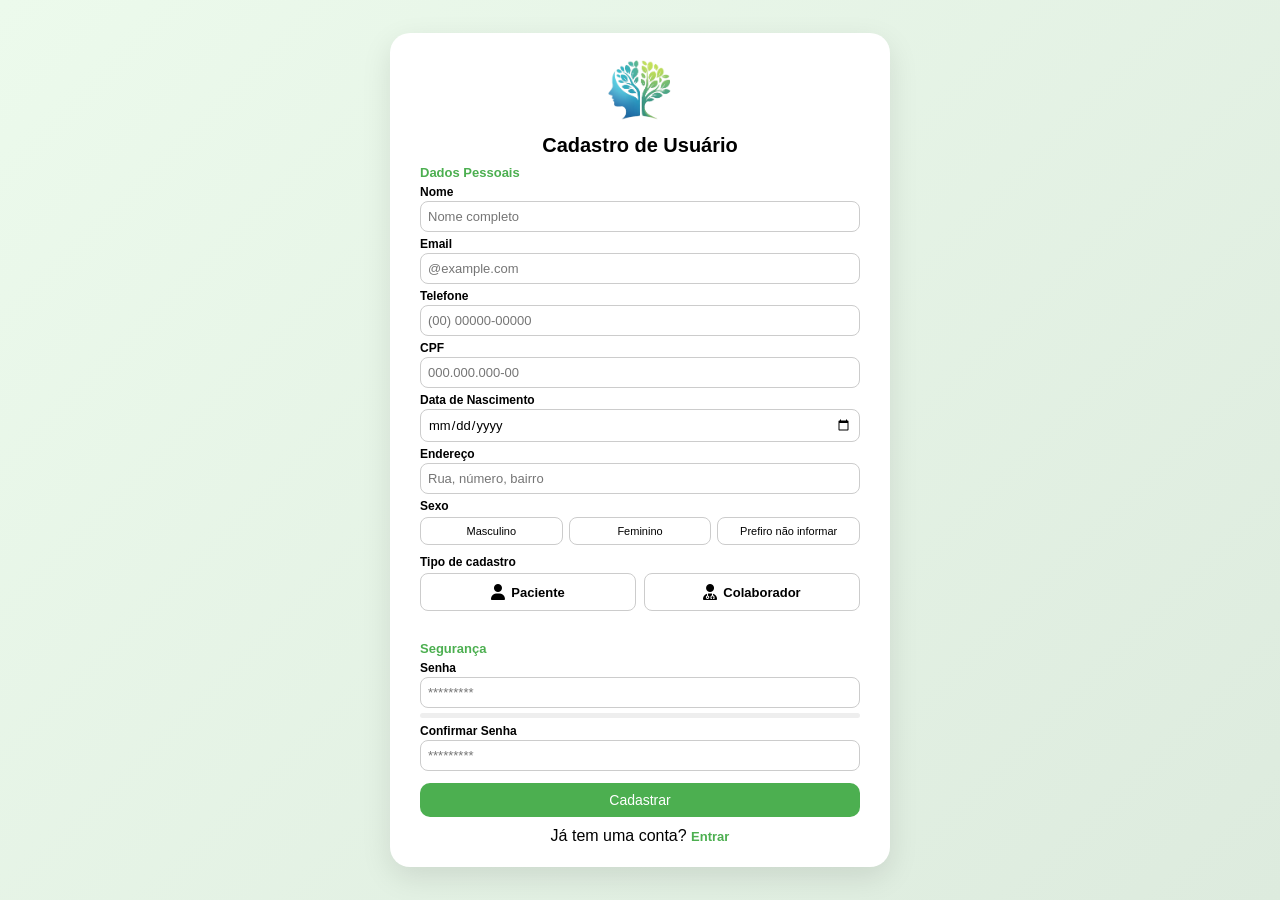
==== cadastro.html @ 0024b48b "Commit inicial" ====
<!DOCTYPE html>
<html lang="pt-br">
<head>
    <meta charset="UTF-8">
    <meta name="viewport" content="width=device-width, initial-scale=1.0">
    <title>Cadastro</title>
    <link rel="stylesheet" href="assets/css/cadastro.css">
    <link rel="stylesheet" href="https://cdnjs.cloudflare.com/ajax/libs/font-awesome/6.5.0/css/all.min.css">


</head>
<body>

<div class="container">

    <img src="assets/images/logo_psicologia.png" alt="Logo" class="logo">

    <h1>Cadastro de Usuário</h1>

    <form action="processar_cadastro.php" method="post">

        <div class="grupo">
            <h2>Dados Pessoais</h2>

            <label>Nome</label>
            <input type="text" name="nome" placeholder="Nome completo" required>

            <label>Email</label>
            <input type="email" name="email" placeholder="@example.com" equired>

            <label>Telefone</label>
            <input type="tel" name="telefone" placeholder="(00) 00000-00000" equired>

            <label>CPF</label>
            <input type="text" name="cpf"  placeholder="000.000.000-00" required>

            <label>Data de Nascimento</label>
            <input type="date" name="data_nascimento" required>

            <label>Endereço</label>
            <input type="text" name="endereco" placeholder="Rua, número, bairro"     required>
            

            <label>Sexo</label>
        <div class="sexo-opcoes">
        <div class="sexo-btn" data-value="masculino">Masculino</div>
        <div class="sexo-btn" data-value="feminino">Feminino</div>
        <div class="sexo-btn" data-value="nao_informar">Prefiro não informar</div>
        </div>
            <input type="hidden" name="sexo" id="sexoInput" required>

            <label>Tipo de cadastro</label>
        <div class="tipo-opcoes">
        <div class="opcoes" data-value="paciente">
                    <i class="fa-solid fa-user"></i> Paciente
        </div>
        <div class="opcoes" data-value="colaborador">
                    <i class="fa-solid fa-user-doctor"></i> Colaborador
        </div>
        </div>
           
            <input type="hidden" name="tipo_usuario" id="tipoInput" required>
        <div class="campo-crp" id="campoCrp" style="display:none">
             <label>CRP</label>
            <input type="text" name="crp" placeholder="CRP 00/000000">
         </div>
        </div>
        <br>
        <div class="grupo">
             <h2>Segurança</h2>

            <label>Senha</label>
            <input class="senha" type="password" name="senha" id="senha" placeholder="*********" required>

        <div class="barra">
        <div id="progresso" class="progresso"></div>
        </div>

             <p class="forca" id="forca"></p>

            <label>Confirmar Senha</label>
            <input type="password" name="confirmar_senha" id="confirmarSenha" placeholder="*********" required>

            <p id="mensagemConfirmacao"></p>
        </div>
        

        <button type="submit" id="btnCadastrar">Cadastrar</button>

    </form>

        <p class="login-link">
        Já tem uma conta?
        <a href="login.html">Entrar</a>
        </p>

       </div>
    <script src="assets/js/script.js"></script>
    <script src="assets/js/cadastro.js"></script>
</body>
</html>
---- assets/css/cadastro.css ----
*{
    margin:0;
    padding:0;
    box-sizing:border-box;
    font-family:Arial, Helvetica, sans-serif;
}

body{
    background: linear-gradient(135deg, #ecfaec, #ddebde);

    display:flex;
    justify-content:center;
    align-items:center;

    min-height:100vh;
    padding:20px;
}

.container{
    background:#fff;
    padding:22px 30px; 
    border-radius:20px;

    width:100%;
    max-width:500px; 

    box-shadow:0 10px 30px rgba(0,0,0,0.1);
}


.logo{
    display:block;
    margin:0 auto 8px;
    width:70px; 
}


h1{
    text-align:center;
    margin-bottom:8px;
    font-size:20px; 
}

.grupo{
    margin-bottom:12px; 
}

.grupo h2{
    font-size:13px;
    margin-bottom:5px;
    color:#4CAF50;
}


label{
    display:block;
    margin:5px 0 2px;
    font-weight:bold;
    font-size:12px;
}

input{
    width:100%;
    padding:7px;
    border-radius:8px;
    border:1px solid #ccc;
    font-size:13px;
    transition:0.3s;
}

input:focus{
    border-color:#4CAF50;
    outline:none;
    box-shadow:0 0 4px rgba(76,175,80,0.3);
}


button{
    width:100%;
    padding:9px;
    background:#4CAF50;
    color:#fff;
    border:none;
    border-radius:10px;
    font-size:14px;
    cursor:pointer;
    transition:0.3s;
}

button:hover{
    background:#43a047;
}


.login-link{
    text-align:center;
    margin-top:10px;
}

.login-link a{
    color:#4CAF50;
    text-decoration:none;
    font-weight:bold;
    font-size:13px;
}

.sexo-opcoes {
    display: flex;
    gap: 6px;
    margin: 4px 0 10px;
}

.sexo-btn {
    flex: 1;
    padding: 7px;
    border: 1px solid #ccc;
    border-radius: 8px;
    font-size: 11px;
    text-align: center;
    cursor: pointer;
    transition: 0.2s;
}

.sexo-btn:hover { border-color: #4CAF50; }

.sexo-btn.selected {
    border-color: #4CAF50;
    background: #e8f5e9;
    color: #2e7d32;
    font-weight: bold;
}


.tipo-opcoes {
    display: flex;
    gap: 8px;
    margin: 4px 0 10px;
}

.opcoes {
    flex: 1;
    padding: 10px;
    border: 1.5px solid #ccc;
    border-radius: 8px;
    font-size: 13px;
    font-weight: bold;
    text-align: center;
    cursor: pointer;
    transition: 0.2s;
    display: flex;
    align-items: center;
    justify-content: center;
    gap: 6px;
}

.opcoes i { font-size: 16px; }

.opcoes:hover { border-color: #4CAF50; }

.opcoes.selected {
    border-color: #4CAF50;
    background: #e8f5e9;
    color: #2e7d32;
}


.campo-crp {
    background: #f1f8e9;
    border: 1px solid #c8e6c9;
    border-radius: 8px;
    padding: 10px 12px;
    margin-bottom: 10px;
}

.campo-crp label { color: #388e3c; }
.campo-crp input { border-color: #a5d6a7; }


.barra {
    width: 100%;
    height: 5px;
    background: #eee;
    border-radius: 5px;
    margin-top: 5px;
    overflow: hidden;
}

#progresso {
    height: 100%;
    width: 0%;
    background: red;
    border-radius: 5px;
    transition: 0.3s;
}

#forca,
#mensagemConfirmacao {
    font-size: 13px;
    font-weight: bold;
    margin-top: 6px;
    text-align: center;
}
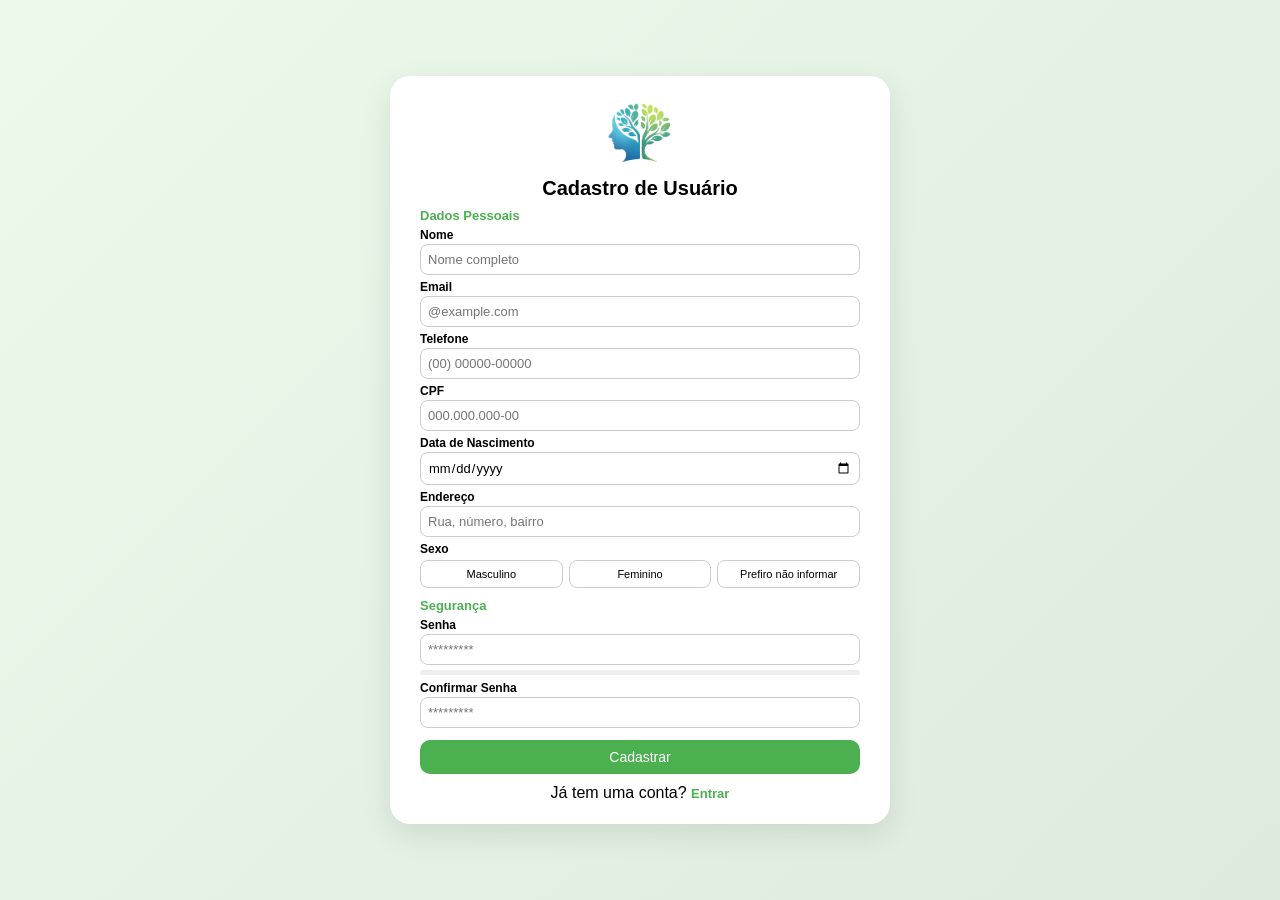
==== commit a085c98d: "localstorage add" ====
--- a/cadastro.html
+++ b/cadastro.html
@@ -17,7 +17,7 @@
 
     <h1>Cadastro de Usuário</h1>
 
-    <form action="processar_cadastro.php" method="post">
+    <form id="formCadastro" method="post">
 
         <div class="grupo">
             <h2>Dados Pessoais</h2>
@@ -26,10 +26,10 @@
             <input type="text" name="nome" placeholder="Nome completo" required>
 
             <label>Email</label>
-            <input type="email" name="email" placeholder="@example.com" equired>
+            <input type="email" name="email" placeholder="@example.com" required>
 
             <label>Telefone</label>
-            <input type="tel" name="telefone" placeholder="(00) 00000-00000" equired>
+            <input type="tel" name="telefone" placeholder="(00) 00000-00000" required>
 
             <label>CPF</label>
             <input type="text" name="cpf"  placeholder="000.000.000-00" required>
@@ -38,7 +38,7 @@
             <input type="date" name="data_nascimento" required>
 
             <label>Endereço</label>
-            <input type="text" name="endereco" placeholder="Rua, número, bairro"     required>
+            <input type="text" name="endereco" placeholder="Rua, número, bairro"  required>
             
 
             <label>Sexo</label>
@@ -48,25 +48,6 @@
         <div class="sexo-btn" data-value="nao_informar">Prefiro não informar</div>
         </div>
             <input type="hidden" name="sexo" id="sexoInput" required>
-
-            <label>Tipo de cadastro</label>
-        <div class="tipo-opcoes">
-        <div class="opcoes" data-value="paciente">
-                    <i class="fa-solid fa-user"></i> Paciente
-        </div>
-        <div class="opcoes" data-value="colaborador">
-                    <i class="fa-solid fa-user-doctor"></i> Colaborador
-        </div>
-        </div>
-           
-            <input type="hidden" name="tipo_usuario" id="tipoInput" required>
-        <div class="campo-crp" id="campoCrp" style="display:none">
-             <label>CRP</label>
-            <input type="text" name="crp" placeholder="CRP 00/000000">
-         </div>
-        </div>
-        <br>
-        <div class="grupo">
              <h2>Segurança</h2>
 
             <label>Senha</label>
@@ -94,8 +75,7 @@
         <a href="login.html">Entrar</a>
         </p>
 
-       </div>
+    </div>
     <script src="assets/js/script.js"></script>
-    <script src="assets/js/cadastro.js"></script>
 </body>
 </html>
